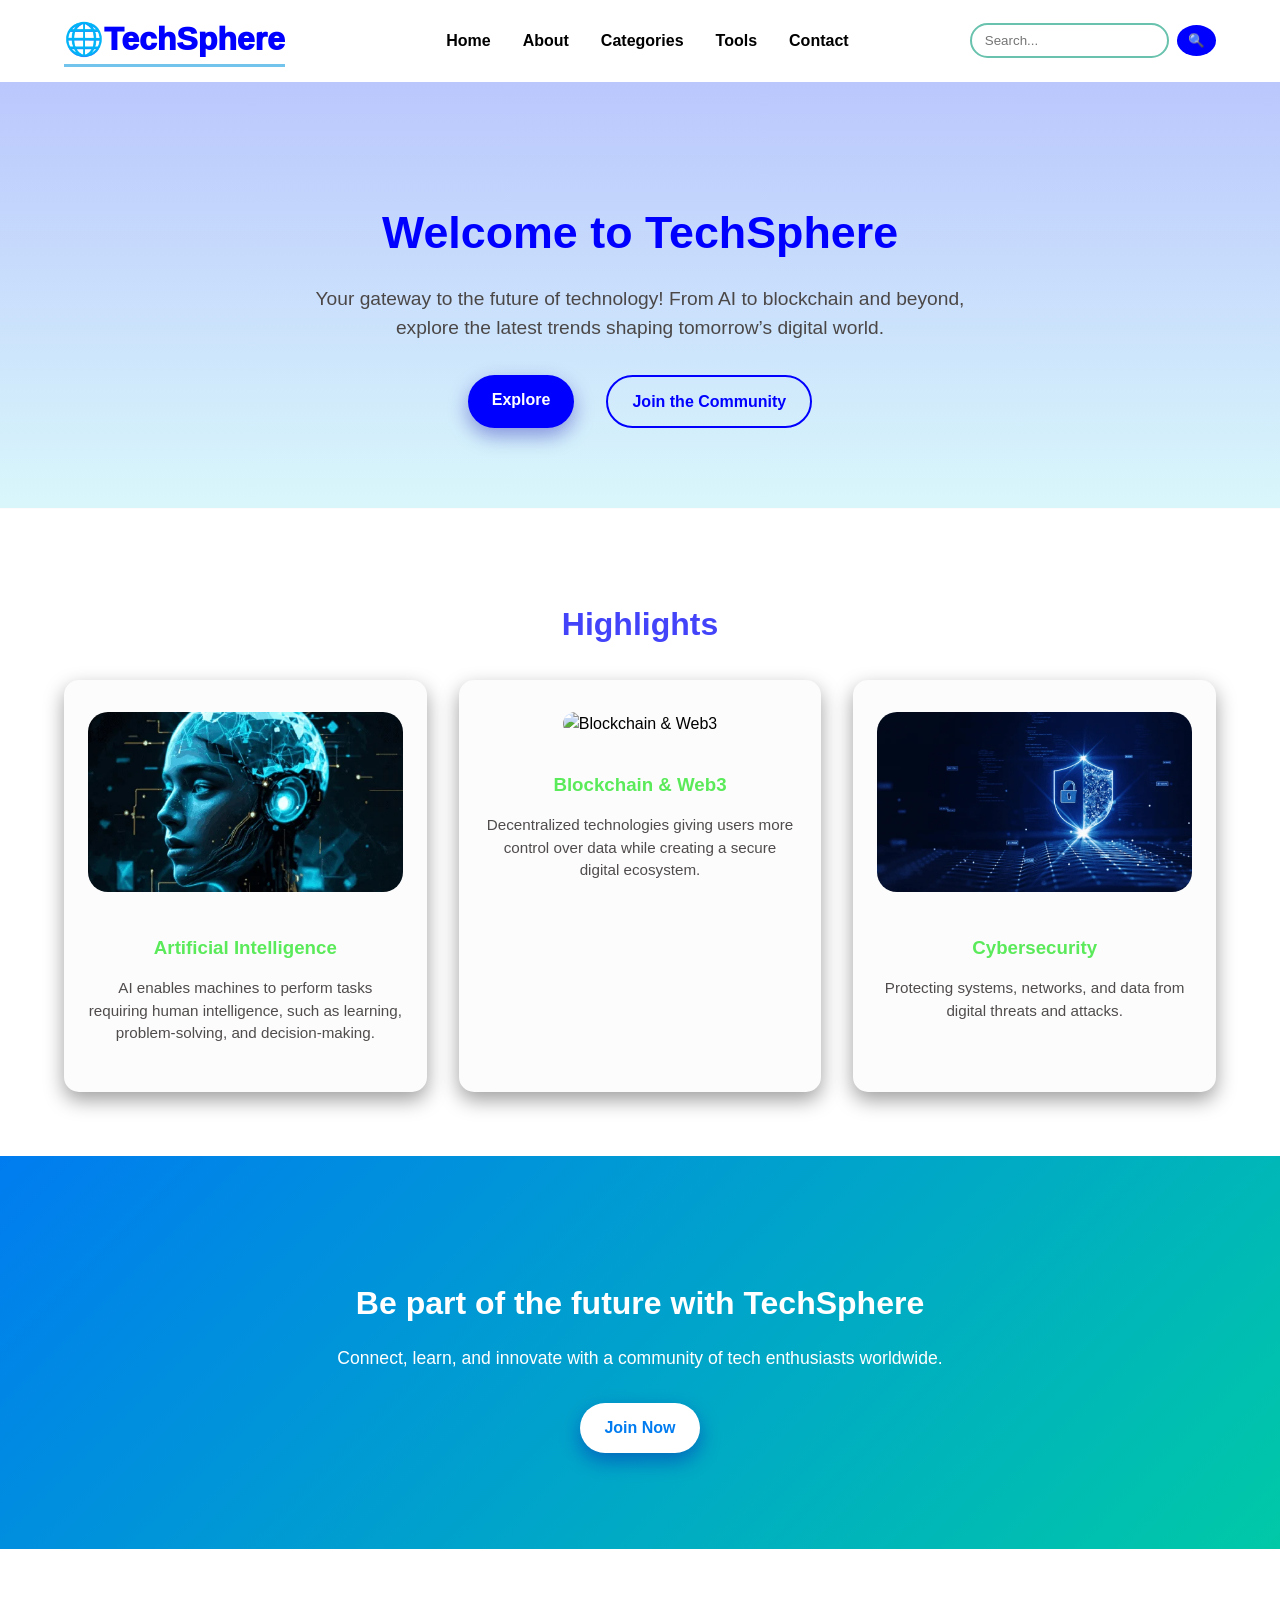
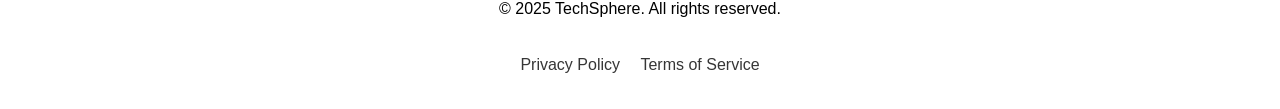
==== assets/index.html @ a616e451 "fourth commit" ====
<!DOCTYPE html>
<html lang="en">
<head>
    <meta charset="UTF-8">
    <meta name="viewport" content="width=device-width, initial-scale=1.0">
    <title>TechSphere: Your Gateway to Innovation</title>
    <link rel="stylesheet" href="../assets/css/home.css">
</head>
<body>
    <header>
        <div class="container header-container">
            <a href="#" class="logo">🌐TechSphere</a>
            <nav>
                <ul class="nav-links">
                    <li><a href="home.html">Home</a></li>
                    <li><a href="about.html">About</a></li>
                    <li><a href="categories.html">Categories</a></li>
                    <li><a href="tools.html">Tools</a></li>
                    <li><a href="contact.html">Contact</a></li>
                </ul>
            </nav>
            <div class="search-bar">
                <input type="text" placeholder="Search...">
                <button>🔍</button>
            </div>
        </div>
    </header>
    <section class="hero-section">
        <div class="container hero-content">
            <h1>Welcome to TechSphere</h1>
            <p>Your gateway to the future of technology! From AI to blockchain and beyond, explore the latest trends shaping tomorrow’s digital world.</p>
            <div class="hero-buttons">
                <a href="explore.html" class="btn primary-btn">Explore</a>
                <a href="community.html" class="btn secondary-btn">Join the Community</a>
            </div>
        </div>
    </section>
    <section class="highlights-section">
        <div class="container">
            <h2>Highlights</h2>
            <div class="highlight-cards">
                <div class="highlight-card">
                    <img src="../assets/image/ai.webp" alt="Artificial Intelligence">
                    <h3>Artificial Intelligence</h3>
                    <p>AI enables machines to perform tasks requiring human intelligence, such as learning, problem-solving, and decision-making.</p>
                </div>
                <div class="highlight-card">
                    <img src="../assets/image/web.gif" alt="Blockchain & Web3">
                    <h3>Blockchain & Web3</h3>
                    <p>Decentralized technologies giving users more control over data while creating a secure digital ecosystem.</p>
                </div>
                <div class="highlight-card">
                    <img src="../assets/image/Cybersecurity.webp" alt="Cybersecurity">
                    <h3>Cybersecurity</h3>
                    <p>Protecting systems, networks, and data from digital threats and attacks.</p>
                </div>
            </div>
        </div>
    </section>
    <section class="community-section">
        <div class="container">
            <h2>Be part of the future with TechSphere</h2>
            <p>Connect, learn, and innovate with a community of tech enthusiasts worldwide.</p>
            <a href="community.html" class="btn primary-btn">Join Now</a>
        </div>
    </section>
    <footer>
        <div class="container footer-container">
            <p>&copy; 2025 TechSphere. All rights reserved.</p>
            <div class="footer-links">
                <a href="policy.html">Privacy Policy</a>
                <a href="term.html">Terms of Service</a>
            </div>
        </div>
    </footer>
</body>
</html>
---- assets/css/home.css ----
:root {
  --primary-color: #007CF0;       
  --secondary-color: #00C9A7;     
  --accent-color: #1DE9B6;        
  --bg-light: #F9FAFC;           
  --text-dark: #1A1A1A;          
  --text-gray: #555;             
  --card-bg: #FFFFFF;            
  --shadow: 0 4px 15px rgba(0, 0, 0, 0.1);
  --transition: all 0.3s ease;
}

body {
  margin: 0;
  padding: 0;
  box-sizing: border-box;
  font-family: 'Poppins', sans-serif;
  background-color: white;
  color: black;
  line-height: 1.5;
}
.container {
  width: 90%;
  max-width: 1200px;
  margin: 0 auto;
}

.header-container {
  display: flex;
  align-items: center;
  justify-content: space-between;
  padding: 0.8rem 0;
}

.logo {
  font-size: 2rem;
  font-weight: 1000;
  color: blue;
  text-decoration: none;
}

.logo:hover {
  color:rgb(123, 194, 123);
}

.logo::after {
    content: '';
    display: block;
    width: 100%;
    height: 3px;
    background-color: #72c4ed;
    margin: 0.1rem auto 0;
}
.nav-links {
  list-style: none;
  display: flex;
  gap: 2rem;
}

.nav-links a {
  text-decoration: none;
  color: black;
  font-weight: 700;
  position: relative;
}

.nav-links a::after {
  content: '';
  position: absolute;
  width: 0%;
  height: 2px;
  bottom: -4px;
  left: 0;
  background: blue;
  transition: width 0.3s ease;
}

.nav-links a:hover::after {
  width: 100%;
}

.nav-links a:hover {
  color: blue;
}

.search-bar {
  display: flex;
  align-items: center;
  gap: 0.5rem;
}

.search-bar input {
  padding: 0.5rem 0.8rem;
  border: 2px solid #68c2ad;
  border-radius: 25px;
  outline: none;
}

.search-bar input:focus {
  border-color: blue;
  box-shadow: black 0 0 5px rgba(0, 123, 255, 0.5);
}

.search-bar button {
  background: blue;
  color: #fff;
  border: none;
  border-radius: 50%;
  padding: 0.5rem 0.7rem;
  cursor: pointer;
}

.search-bar button:hover {
  background: rgb(91, 158, 111);
}

.hero-section {
  background: linear-gradient(180deg, #bac7fd, #d9f7fb);
  text-align: center;
  padding: 5rem 1rem;
  border-bottom: 1px solid #fdfbfb;
}

.hero-content h1 {
  font-size: 2.8rem;
  color: blue;
  margin-bottom: 1rem;
}

.hero-content p {
  color: rgb(75, 71, 71);
  font-size: 1.2rem;
  margin-bottom: 2rem;
  max-width: 700px;
  margin-inline: auto;
}

.hero-buttons {
  display: flex;
  justify-content: center;
  gap: 2rem;
}

.btn {
  display: inline-block;
  padding: 0.8rem 1.5rem;
  border-radius: 30px;
  font-weight: 600;
  text-decoration: none;
}

.primary-btn {
  background: blue;
  color: #fff;
   box-shadow: 0 8px 20px rgba(7, 2, 173, 0.381);
 transition: transform 0.3s ease, box-shadow 0.3s ease;
}

.primary-btn:hover {
  background: rgb(36, 68, 36);
  transform: translateY(-2px);
  transform: translateY(-5px);
  box-shadow: 0 8px 20px rgb(53, 52, 52);
}

.secondary-btn {
  background: transparent;
  border: 2px solid blue;
  color: blue;
}

.secondary-btn:hover {
  background: blue;
  color: #fff;
}


.highlights-section {
  padding: 4rem 0;
  background: #fff;
  text-align: center;
}

.highlights-section h2 {
  font-size: 2rem;
  color: rgb(67, 67, 250);
  margin-bottom: 2rem;
}

.highlight-cards {
  display: grid;
  grid-template-columns: repeat(3, 1fr);
  gap: 2rem;
}

.highlight-card {
  background:rgb(252, 252, 252);
  border-radius: 15px;
  padding: 2rem 1.5rem;
  box-shadow: 0 8px 20px rgba(0, 0, 0, 0.381);
  transition: transform 0.3s ease, box-shadow 0.3s ease;
}

.highlight-card:hover {
    transform: translateY(-5px);
    box-shadow: 0 16px 40px rgb(49, 49, 49);
}

.highlight-card img {
  width: 100%;
  height: 180px;
  object-fit: cover;
  border-radius: 20px;
  margin-bottom: 1rem;
}

.highlight-card h3 {
  color: rgb(90, 234, 90);
  margin-bottom: 0.5rem;
}

.highlight-card p {
  color: rgb(80, 76, 76);
  font-size: 0.95rem;
}

.community-section {
  background: linear-gradient(135deg, #007CF0, #00C9A7);
  color: #fff;
  text-align: center;
  padding: 6rem 1rem;
}

.community-section h2 {
  font-size: 2rem;
  margin-bottom: 1rem;
}

.community-section p {
  font-size: 1.1rem;
  margin-bottom: 2rem;
}

.community-section .btn {
  background: #fff;
  color: #007CF0;
  border: none;
}

.community-section .btn:hover {
  background: #f5f5f5;
  transform: scale(1.05);
}

footer {
  background: #ffffff;
  color: #000000;
  padding: 2rem 0;
  text-align: center;
}

.footer-container {
  display: flex;
  flex-direction: column;
  gap: 1rem;
}

.footer-links a {
  color: #363636;
  margin: 0 0.5rem;
  text-decoration: none;
}

.footer-links a:hover {
  color: blue;
}
.footer-note {
  font-size: 0.9rem;
  color: #777777;
}
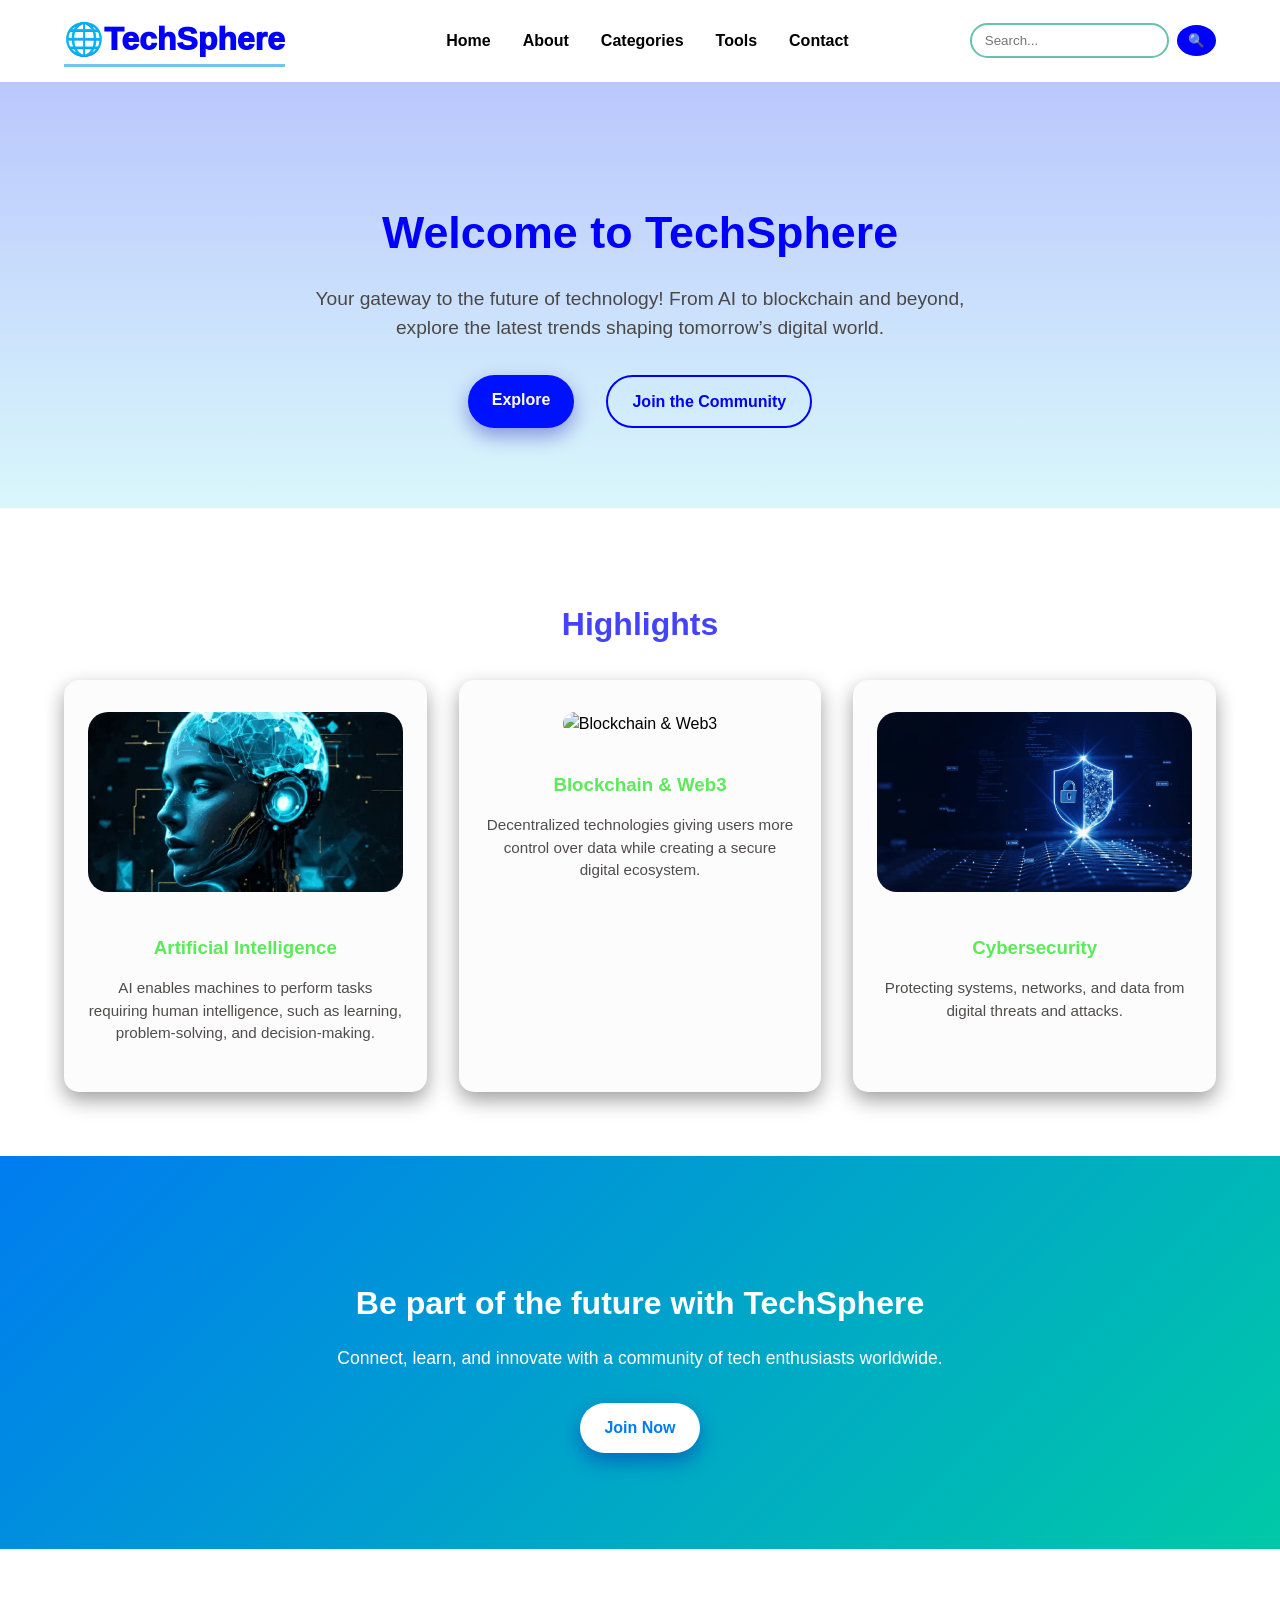
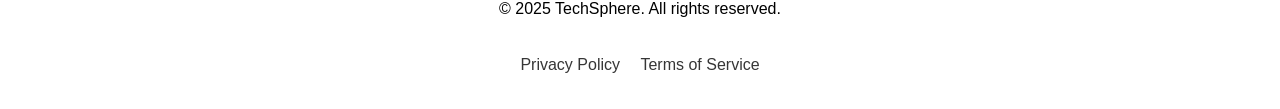
==== commit 159c8154: "final" ====
--- a/assets/index.html
+++ b/assets/index.html
@@ -5,6 +5,7 @@
     <meta name="viewport" content="width=device-width, initial-scale=1.0">
     <title>TechSphere: Your Gateway to Innovation</title>
     <link rel="stylesheet" href="../assets/css/home.css">
+    
 </head>
 <body>
     <header>
@@ -12,7 +13,7 @@
             <a href="#" class="logo">🌐TechSphere</a>
             <nav>
                 <ul class="nav-links">
-                    <li><a href="home.html">Home</a></li>
+                    <li><a href="index.html">Home</a></li>
                     <li><a href="about.html">About</a></li>
                     <li><a href="categories.html">Categories</a></li>
                     <li><a href="tools.html">Tools</a></li>
--- a/assets/css/home.css
+++ b/assets/css/home.css
@@ -150,14 +150,14 @@
 }
 
 .primary-btn {
-  background: blue;
+  background: rgb(0, 17, 255);
   color: #fff;
    box-shadow: 0 8px 20px rgba(7, 2, 173, 0.381);
  transition: transform 0.3s ease, box-shadow 0.3s ease;
 }
 
 .primary-btn:hover {
-  background: rgb(36, 68, 36);
+  background: rgb(24, 49, 176);
   transform: translateY(-2px);
   transform: translateY(-5px);
   box-shadow: 0 8px 20px rgb(53, 52, 52);
